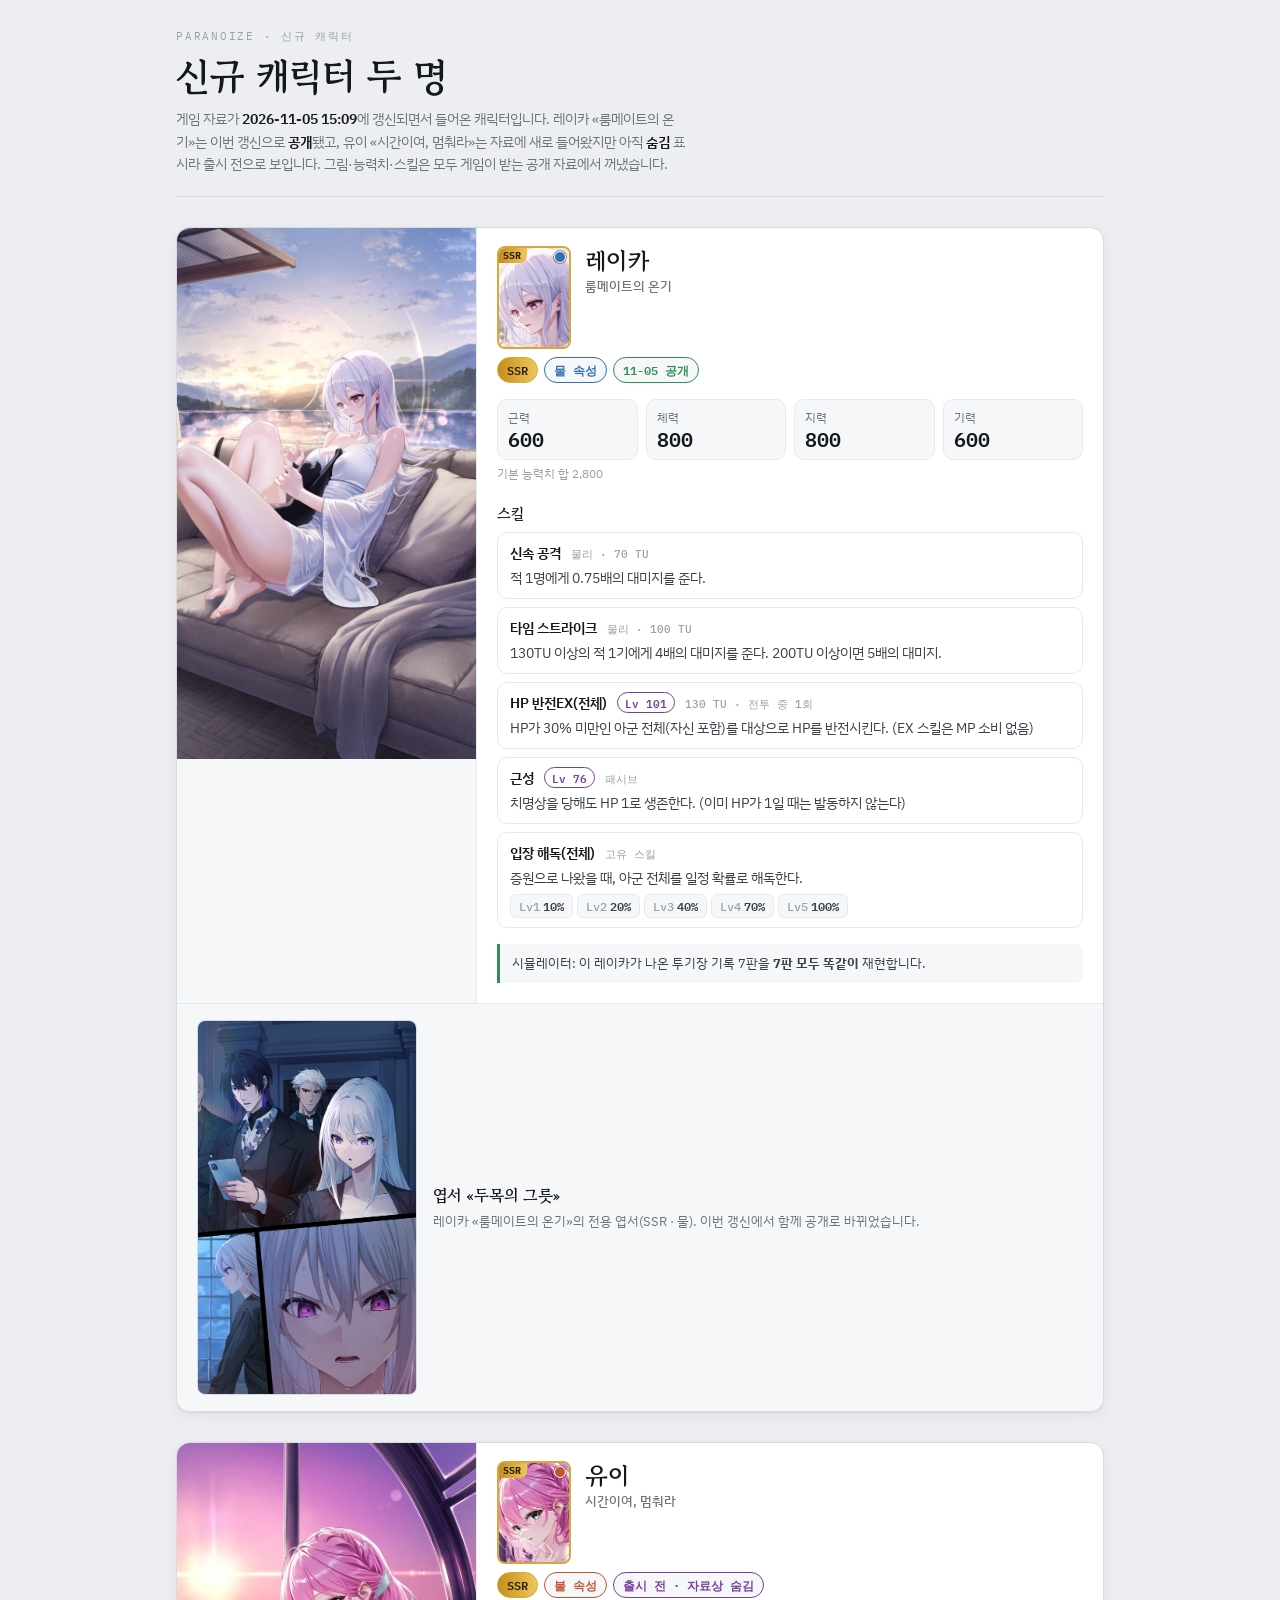
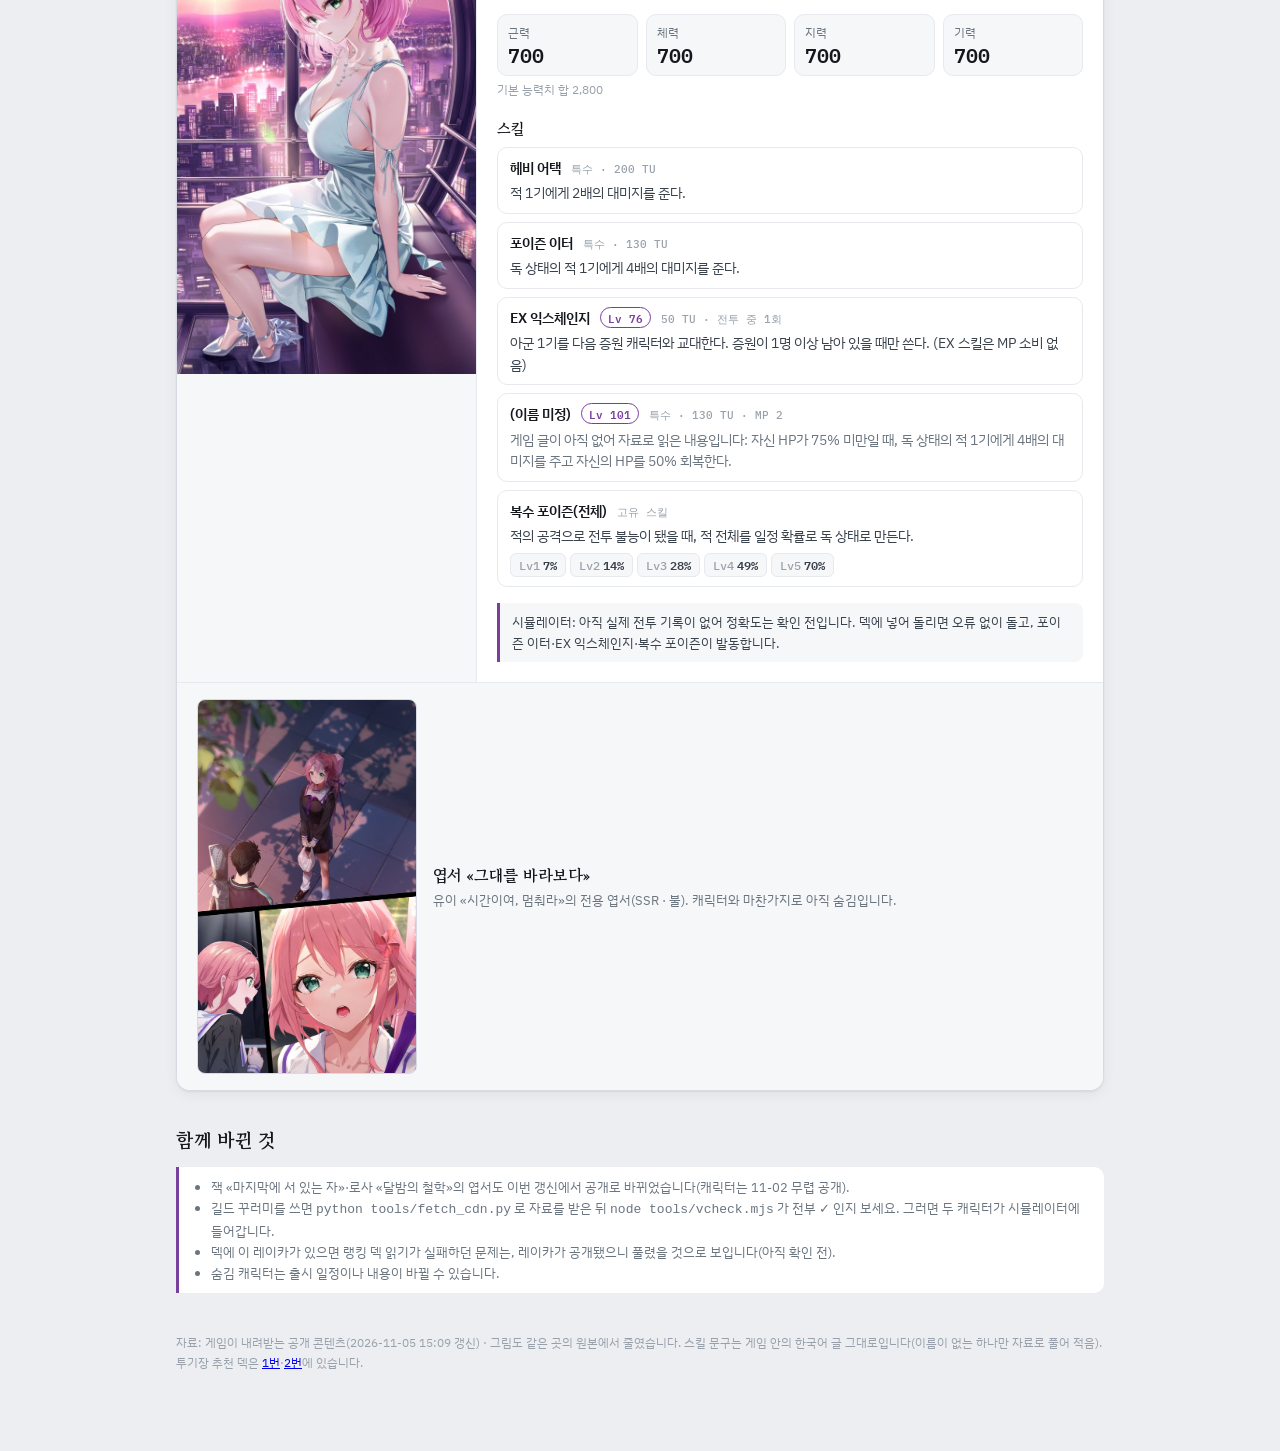
==== new/index.html @ addd79c7 "신규 캐릭터 소식 페이지(new/): 레이카 «룸메이트의 온기» 공개 · 유이 «시간이여, 멈춰라» 숨김 — 2026-11-05 자료 갱신 Co-Authored-By: Claude" ====
<!doctype html>
<html lang="ko">
<head>
<meta charset="utf-8">
<meta name="viewport" content="width=device-width,initial-scale=1">
<title>신규 캐릭터 소식</title>
<meta property="og:title" content="패러노이즈 신규 캐릭터 — 레이카 «룸메이트의 온기» · 유이 «시간이여, 멈춰라»">
<meta name="description" content="2026-11-05 게임 자료 갱신으로 들어온 신규 캐릭터 둘의 그림·능력치·스킬.">
<link rel="stylesheet" href="https://fonts.googleapis.com/css2?family=Gowun+Batang:wght@400;700&family=IBM+Plex+Sans+KR:wght@400;500;600&family=IBM+Plex+Mono:wght@400;500;600&display=swap">
<link rel="stylesheet" href="../app.css">
<style>
/* 신규 캐릭터 페이지 — 색은 app.css 의 토큰을 그대로 쓴다 */
.lede b{color:var(--ink);font-weight:600}
.char{margin-top:30px;background:var(--surface);border:1px solid var(--line);border-radius:14px;box-shadow:var(--shadow);overflow:hidden}
.char-top{display:grid;grid-template-columns:minmax(0,300px) minmax(0,1fr);gap:0}
.portrait{position:relative;background:var(--raised);border-right:1px solid var(--line-soft)}
.portrait img{display:block;width:100%;height:auto}
.info{padding:18px 20px 20px;min-width:0}
.name-row{display:flex;gap:14px;align-items:flex-start}
.name-row .card{flex:0 0 74px;width:74px}
.name-row h2{margin:0;font-size:24px;line-height:1.25}
.name-row h2 small{display:block;font-family:"IBM Plex Sans KR",system-ui,sans-serif;font-size:13px;font-weight:500;color:var(--muted);margin-top:2px}
.chips{display:flex;flex-wrap:wrap;gap:6px;margin-top:8px}
.chip{font:600 11.5px "IBM Plex Mono",monospace;padding:2px 9px;border-radius:99px;border:1px solid var(--line);color:var(--body);background:var(--raised);white-space:nowrap}
.chip.ssr{border-color:#d4a83a;background:linear-gradient(90deg,#c48f1c,#f0c65a);color:#2a1d00}
.chip.Fire{color:var(--fire);border-color:currentColor}
.chip.Water{color:var(--water);border-color:currentColor}
.chip.live{color:var(--up);border-color:currentColor}
.chip.soon{color:var(--accent);border-color:currentColor}
.stats{display:grid;grid-template-columns:repeat(4,minmax(0,1fr));gap:8px;margin:16px 0 4px}
.stat{background:var(--raised);border:1px solid var(--line-soft);border-radius:10px;padding:8px 10px}
.stat .k{font-size:12px;color:var(--muted)}
.stat .v{font:600 20px "IBM Plex Mono",monospace;color:var(--ink);font-variant-numeric:tabular-nums;line-height:1.2}
.sum{font-size:12px;color:var(--faint);margin:0}
h3{font-family:"Gowun Batang",Georgia,serif;font-size:15px;color:var(--ink);margin:18px 0 6px}
.skills{list-style:none;margin:0;padding:0;display:grid;gap:8px}
.skills li{border:1px solid var(--line-soft);border-radius:10px;padding:9px 12px;background:var(--surface)}
.skills .t{display:flex;flex-wrap:wrap;gap:6px 10px;align-items:baseline}
.skills .t b{color:var(--ink);font-weight:600}
.skills .t i{font:500 11px "IBM Plex Mono",monospace;font-style:normal;color:var(--faint)}
.skills .t em{font:600 11px "IBM Plex Mono",monospace;font-style:normal;color:var(--accent);border:1px solid currentColor;border-radius:99px;padding:0 7px}
.skills p{margin:3px 0 0;font-size:13.5px}
.skills .guess{color:var(--muted)}
.lv5{display:flex;gap:4px;flex-wrap:wrap;margin-top:6px}
.lv5 span{font:600 11.5px "IBM Plex Mono",monospace;padding:1px 8px;border-radius:6px;background:var(--raised);border:1px solid var(--line-soft);color:var(--body)}
.lv5 span s{text-decoration:none;color:var(--faint);font-weight:500;margin-right:3px}
.sim{margin-top:16px;padding:9px 12px;border-left:3px solid var(--up);background:var(--raised);border-radius:0 8px 8px 0;font-size:13px}
.sim.wait{border-left-color:var(--accent)}
.post{display:grid;grid-template-columns:minmax(0,220px) minmax(0,1fr);gap:16px;align-items:center;padding:16px 20px;border-top:1px solid var(--line-soft);background:var(--raised)}
.post img{display:block;width:100%;height:auto;border-radius:8px;border:1px solid var(--line)}
.post p{margin:0;font-size:13px;color:var(--muted)}
.post p b{display:block;font-family:"Gowun Batang",Georgia,serif;font-size:16px;color:var(--ink);margin-bottom:2px}
@media (max-width:720px){
  .char-top{grid-template-columns:1fr}
  .portrait{border-right:0;border-bottom:1px solid var(--line-soft);max-height:560px;overflow:hidden}
  .info{padding:16px}
  .stats{grid-template-columns:repeat(2,minmax(0,1fr))}
  .post{grid-template-columns:120px minmax(0,1fr);padding:14px 16px;gap:12px}
}
</style>
</head>
<body>
<div class="wrap">
  <header>
    <p class="eyebrow">PARANOIZE · 신규 캐릭터</p>
    <h1>신규 캐릭터 두 명</h1>
    <p class="lede">게임 자료가 <b>2026-11-05 15:09</b>에 갱신되면서 들어온 캐릭터입니다. 레이카 «룸메이트의 온기»는 이번 갱신으로 <b>공개</b>됐고, 유이 «시간이여, 멈춰라»는 자료에 새로 들어왔지만 아직 <b>숨김</b> 표시라 출시 전으로 보입니다. 그림·능력치·스킬은 모두 게임이 받는 공개 자료에서 꺼냈습니다.</p>
  </header>

  <!-- 레이카 · 룸메이트의 온기 -->
  <section class="char">
    <div class="char-top">
      <div class="portrait"><img src="img/ReikaMorning.jpg" alt="레이카 «룸메이트의 온기» 전신 그림" width="640" height="1138"></div>
      <div class="info">
        <div class="name-row">
          <span class="card SSR Water"><img class="face" src="../img/ReikaMorning.jpg" alt=""><span class="rar">SSR</span><span class="el"></span></span>
          <h2>레이카<small>룸메이트의 온기</small></h2>
        </div>
        <div class="chips"><span class="chip ssr">SSR</span><span class="chip Water">물 속성</span><span class="chip live">11-05 공개</span></div>
        <div class="stats">
          <div class="stat"><div class="k">근력</div><div class="v">600</div></div>
          <div class="stat"><div class="k">체력</div><div class="v">800</div></div>
          <div class="stat"><div class="k">지력</div><div class="v">800</div></div>
          <div class="stat"><div class="k">기력</div><div class="v">600</div></div>
        </div>
        <p class="sum">기본 능력치 합 2,800</p>
        <h3>스킬</h3>
        <ul class="skills">
          <li><div class="t"><b>신속 공격</b><i>물리 · 70 TU</i></div><p>적 1명에게 0.75배의 대미지를 준다.</p></li>
          <li><div class="t"><b>타임 스트라이크</b><i>물리 · 100 TU</i></div><p>130TU 이상의 적 1기에게 4배의 대미지를 준다. 200TU 이상이면 5배의 대미지.</p></li>
          <li><div class="t"><b>HP 반전EX(전체)</b><em>Lv 101</em><i>130 TU · 전투 중 1회</i></div><p>HP가 30% 미만인 아군 전체(자신 포함)를 대상으로 HP를 반전시킨다. (EX 스킬은 MP 소비 없음)</p></li>
          <li><div class="t"><b>근성</b><em>Lv 76</em><i>패시브</i></div><p>치명상을 당해도 HP 1로 생존한다. (이미 HP가 1일 때는 발동하지 않는다)</p></li>
          <li><div class="t"><b>입장 해독(전체)</b><i>고유 스킬</i></div><p>증원으로 나왔을 때, 아군 전체를 일정 확률로 해독한다.</p>
            <div class="lv5"><span><s>Lv1</s>10%</span><span><s>Lv2</s>20%</span><span><s>Lv3</s>40%</span><span><s>Lv4</s>70%</span><span><s>Lv5</s>100%</span></div></li>
        </ul>
        <div class="sim">시뮬레이터: 이 레이카가 나온 투기장 기록 7판을 <b>7판 모두 똑같이</b> 재현합니다.</div>
      </div>
    </div>
    <div class="post">
      <img src="img/PCReikaMorning.jpg" alt="엽서 «두목의 그릇»" width="560" height="957" loading="lazy">
      <p><b>엽서 «두목의 그릇»</b>레이카 «룸메이트의 온기»의 전용 엽서(SSR · 물). 이번 갱신에서 함께 공개로 바뀌었습니다.</p>
    </div>
  </section>

  <!-- 유이 · 시간이여, 멈춰라 -->
  <section class="char">
    <div class="char-top">
      <div class="portrait"><img src="img/YuiCasual.jpg" alt="유이 «시간이여, 멈춰라» 전신 그림" width="640" height="1138" loading="lazy"></div>
      <div class="info">
        <div class="name-row">
          <span class="card SSR Fire"><img class="face" src="../img/YuiCasual.jpg" alt=""><span class="rar">SSR</span><span class="el"></span></span>
          <h2>유이<small>시간이여, 멈춰라</small></h2>
        </div>
        <div class="chips"><span class="chip ssr">SSR</span><span class="chip Fire">불 속성</span><span class="chip soon">출시 전 · 자료상 숨김</span></div>
        <div class="stats">
          <div class="stat"><div class="k">근력</div><div class="v">700</div></div>
          <div class="stat"><div class="k">체력</div><div class="v">700</div></div>
          <div class="stat"><div class="k">지력</div><div class="v">700</div></div>
          <div class="stat"><div class="k">기력</div><div class="v">700</div></div>
        </div>
        <p class="sum">기본 능력치 합 2,800</p>
        <h3>스킬</h3>
        <ul class="skills">
          <li><div class="t"><b>헤비 어택</b><i>특수 · 200 TU</i></div><p>적 1기에게 2배의 대미지를 준다.</p></li>
          <li><div class="t"><b>포이즌 이터</b><i>특수 · 130 TU</i></div><p>독 상태의 적 1기에게 4배의 대미지를 준다.</p></li>
          <li><div class="t"><b>EX 익스체인지</b><em>Lv 76</em><i>50 TU · 전투 중 1회</i></div><p>아군 1기를 다음 증원 캐릭터와 교대한다. 증원이 1명 이상 남아 있을 때만 쓴다. (EX 스킬은 MP 소비 없음)</p></li>
          <li><div class="t"><b>(이름 미정)</b><em>Lv 101</em><i>특수 · 130 TU · MP 2</i></div><p class="guess">게임 글이 아직 없어 자료로 읽은 내용입니다: 자신 HP가 75% 미만일 때, 독 상태의 적 1기에게 4배의 대미지를 주고 자신의 HP를 50% 회복한다.</p></li>
          <li><div class="t"><b>복수 포이즌(전체)</b><i>고유 스킬</i></div><p>적의 공격으로 전투 불능이 됐을 때, 적 전체를 일정 확률로 독 상태로 만든다.</p>
            <div class="lv5"><span><s>Lv1</s>7%</span><span><s>Lv2</s>14%</span><span><s>Lv3</s>28%</span><span><s>Lv4</s>49%</span><span><s>Lv5</s>70%</span></div></li>
        </ul>
        <div class="sim wait">시뮬레이터: 아직 실제 전투 기록이 없어 정확도는 확인 전입니다. 덱에 넣어 돌리면 오류 없이 돌고, 포이즌 이터·EX 익스체인지·복수 포이즌이 발동합니다.</div>
      </div>
    </div>
    <div class="post">
      <img src="img/PCYuiCasual.jpg" alt="엽서 «그대를 바라보다»" width="560" height="957" loading="lazy">
      <p><b>엽서 «그대를 바라보다»</b>유이 «시간이여, 멈춰라»의 전용 엽서(SSR · 불). 캐릭터와 마찬가지로 아직 숨김입니다.</p>
    </div>
  </section>

  <h2>함께 바뀐 것</h2>
  <div class="note"><ul>
    <li>잭 «마지막에 서 있는 자»·로사 «달밤의 철학»의 엽서도 이번 갱신에서 공개로 바뀌었습니다(캐릭터는 11-02 무렵 공개).</li>
    <li>길드 꾸러미를 쓰면 <code>python tools/fetch_cdn.py</code> 로 자료를 받은 뒤 <code>node tools/vcheck.mjs</code> 가 전부 ✓ 인지 보세요. 그러면 두 캐릭터가 시뮬레이터에 들어갑니다.</li>
    <li>덱에 이 레이카가 있으면 랭킹 덱 읽기가 실패하던 문제는, 레이카가 공개됐으니 풀렸을 것으로 보입니다(아직 확인 전).</li>
    <li>숨김 캐릭터는 출시 일정이나 내용이 바뀔 수 있습니다.</li>
  </ul></div>

  <footer>자료: 게임이 내려받는 공개 콘텐츠(2026-11-05 15:09 갱신) · 그림도 같은 곳의 원본에서 줄였습니다. 스킬 문구는 게임 안의 한국어 글 그대로입니다(이름이 없는 하나만 자료로 풀어 적음). 투기장 추천 덱은 <a href="../1/">1번</a>·<a href="../2/">2번</a>에 있습니다.</footer>
</div>
</body>
</html>
---- app.css ----
:root{
  --ground:#ECEEF1; --surface:#FFFFFF; --raised:#F5F7F9;
  --ink:#14171C; --body:#39414B; --muted:#6B7580; --faint:#98A1AB;
  --line:#D6DBE1; --line-soft:#E6EAEF; --accent:#7A3E9D; --up:#2F8F57;
  --fire:#C9502E; --water:#2F6FB3; --earth:#4F8A3C;
  --shadow:0 1px 2px rgba(20,23,28,.06),0 4px 14px rgba(20,23,28,.05);
}
@media (prefers-color-scheme:dark){:root:not([data-theme="light"]){
  --ground:#0E1115; --surface:#171B22; --raised:#1E242C;
  --ink:#EDF0F4; --body:#C2CAD3; --muted:#8B95A0; --faint:#69737E;
  --line:#2A313A; --line-soft:#222831; --accent:#C58FE6; --up:#5FC48A;
  --fire:#F07A55; --water:#6FA6E6; --earth:#7FC06A;
  --shadow:0 1px 2px rgba(0,0,0,.4),0 4px 14px rgba(0,0,0,.3);
}}
*{box-sizing:border-box}
html{-webkit-text-size-adjust:100%}
body{margin:0;background:var(--ground);color:var(--body);font-family:"IBM Plex Sans KR",system-ui,-apple-system,"Malgun Gothic",sans-serif;font-size:14px;line-height:1.6;-webkit-font-smoothing:antialiased}
.wrap{max-width:960px;margin:0 auto;padding:0 16px 80px}
header{padding:28px 0 20px;border-bottom:1px solid var(--line)}
.eyebrow{font-family:"IBM Plex Mono",monospace;font-size:11px;letter-spacing:.16em;color:var(--faint);margin:0 0 8px}
h1{font-family:"Gowun Batang",Georgia,serif;font-weight:700;font-size:clamp(24px,5vw,38px);line-height:1.18;color:var(--ink);margin:0 0 10px;letter-spacing:-.01em;text-wrap:balance}
h2{font-family:"Gowun Batang",Georgia,serif;font-size:19px;color:var(--ink);margin:34px 0 10px}
.lede{margin:0;max-width:64ch;color:var(--muted);font-size:14px}
.wins{display:grid;grid-template-columns:repeat(auto-fit,minmax(240px,1fr));gap:12px;margin-top:20px}
.win{background:var(--surface);border:1px solid var(--line);border-radius:12px;padding:14px 16px;box-shadow:var(--shadow)}
.win .k{font-size:13px;color:var(--muted);margin:0 0 4px}
.win .v{display:flex;align-items:baseline;gap:10px;flex-wrap:wrap;font-family:"IBM Plex Mono",monospace;font-variant-numeric:tabular-nums}
.win .v s{color:var(--faint);text-decoration:none;font-size:15px}
.win .v b{font-size:30px;color:var(--ink);font-weight:600;line-height:1.1}
.win .v i{font-style:normal;font-size:13px;font-weight:600;color:var(--up)}
.win .v i.down{color:var(--fire)}
.bar{height:6px;background:var(--line-soft);border-radius:99px;overflow:hidden;margin-top:10px;position:relative}
.bar span{position:absolute;left:0;top:0;bottom:0;border-radius:99px}
.bar .c{background:var(--faint);opacity:.55}.bar .p{background:var(--accent);height:3px;top:auto}
.plt{display:grid;gap:8px}
.plt-row{display:grid;grid-template-columns:repeat(6,minmax(0,1fr));gap:6px;align-items:stretch}
.plt-row>b{grid-column:1/-1;display:flex;gap:10px;align-items:baseline;font-family:"IBM Plex Mono",monospace;font-size:12px;color:var(--muted);margin-top:4px}
.plt-row>b i{font-style:normal;font-weight:500;color:var(--faint);font-variant-numeric:tabular-nums}
.cell{min-width:0;display:flex;flex-direction:column;gap:3px}
.cell .pw{text-align:center;font:600 11.5px "IBM Plex Mono",monospace;color:var(--body);font-variant-numeric:tabular-nums}
.cell .from{text-align:center;font:600 10.5px "IBM Plex Mono",monospace;color:var(--accent);margin-top:-2px}
.card{position:relative;display:block;border:2px solid var(--line);border-radius:8px;overflow:hidden;background:var(--raised);aspect-ratio:3/4.2;min-width:0}
.card img{display:block;position:absolute;width:150%;height:auto;left:-25%;top:-3%}
/* 게임 편성 화면과 같은 카드 그림(Characters 236 · 148x236) — 위쪽 기준으로 채운다 */
.card img.face{width:100%;height:100%;left:0;top:0;object-fit:cover;object-position:50% 0}
.card .rar{position:absolute;left:0;top:0;padding:1px 6px 1px 4px;font:700 10px "IBM Plex Mono",monospace;color:#fff;background:#6b7280;border-radius:0 0 7px 0}
.card.SSR{border-color:#d4a83a}.card.SSR .rar{background:linear-gradient(90deg,#c48f1c,#f0c65a);color:#2a1d00}
.card.SR{border-color:#9b6be0}.card.SR .rar{background:linear-gradient(90deg,#7b47c9,#b48cf2)}
.card.R{border-color:#4f8ad6}.card.R .rar{background:linear-gradient(90deg,#3a6fc0,#78a8ee)}
.card .el{position:absolute;right:3px;top:3px;width:12px;height:12px;border-radius:50%;border:1.5px solid #fff;box-shadow:0 0 0 1px rgba(0,0,0,.35)}
.card.Fire .el{background:var(--fire)}.card.Water .el{background:var(--water)}.card.Earth .el{background:var(--earth)}
.card .st{position:absolute;left:0;right:0;bottom:19px;text-align:center;font-size:9px;line-height:1;color:#ffd75e;text-shadow:0 0 2px #000,0 1px 1px #000;letter-spacing:-.5px}
.card .lv{position:absolute;left:0;right:0;bottom:0;padding:2px 3px;background:rgba(0,0,0,.72);color:#fff;font:600 10.5px "IBM Plex Mono",monospace;text-align:center;white-space:nowrap;overflow:hidden;text-overflow:ellipsis}
.card .n{position:absolute;left:0;right:0;top:16px;padding:1px 3px;font-size:10px;font-weight:600;color:#fff;text-shadow:0 0 3px #000,0 1px 2px #000;white-space:nowrap;overflow:hidden;text-overflow:ellipsis}
.card.moved{outline:2px solid var(--accent);outline-offset:1px}
.memo{margin:12px 0 0;max-width:64ch;padding:8px 12px;border-left:3px solid var(--accent);background:var(--surface);border-radius:0 8px 8px 0;font-size:13.5px;color:var(--body)}
.note{border-left:3px solid var(--accent);padding:10px 14px;background:var(--surface);border-radius:0 10px 10px 0;font-size:13px;margin-top:12px;color:var(--muted)}
.note ul{margin:0;padding-left:18px}
.legend{font-size:12px;color:var(--faint);margin:8px 0 0}
footer{margin-top:40px;font-size:12px;color:var(--faint)}
/* 휴대폰: 게임 편성 화면처럼 한 반 6장을 한 줄에 — 이름은 숨기고(그림으로 구분) 글자를 줄인다 */
@media (max-width:640px){
  .plt{gap:4px}
  .plt-row{gap:3px}
  .plt-row>b{font-size:11px;margin-top:6px}
  .card{border-width:1.5px;border-radius:6px}
  .card .n{display:none}
  .card .rar{font-size:8px;padding:0 3px 0 2px;border-radius:0 0 5px 0}
  .card .el{width:8px;height:8px;border-width:1px;right:2px;top:2px}
  .card .st{font-size:6.5px;bottom:13px;letter-spacing:-1px}
  .card .lv{font-size:8.5px;padding:1px 0}
  .card.moved{outline-width:1.5px}
  .cell{gap:1px}
  .cell .pw{font-size:9.5px}
  .cell .from{font-size:8.5px;margin-top:0}
}
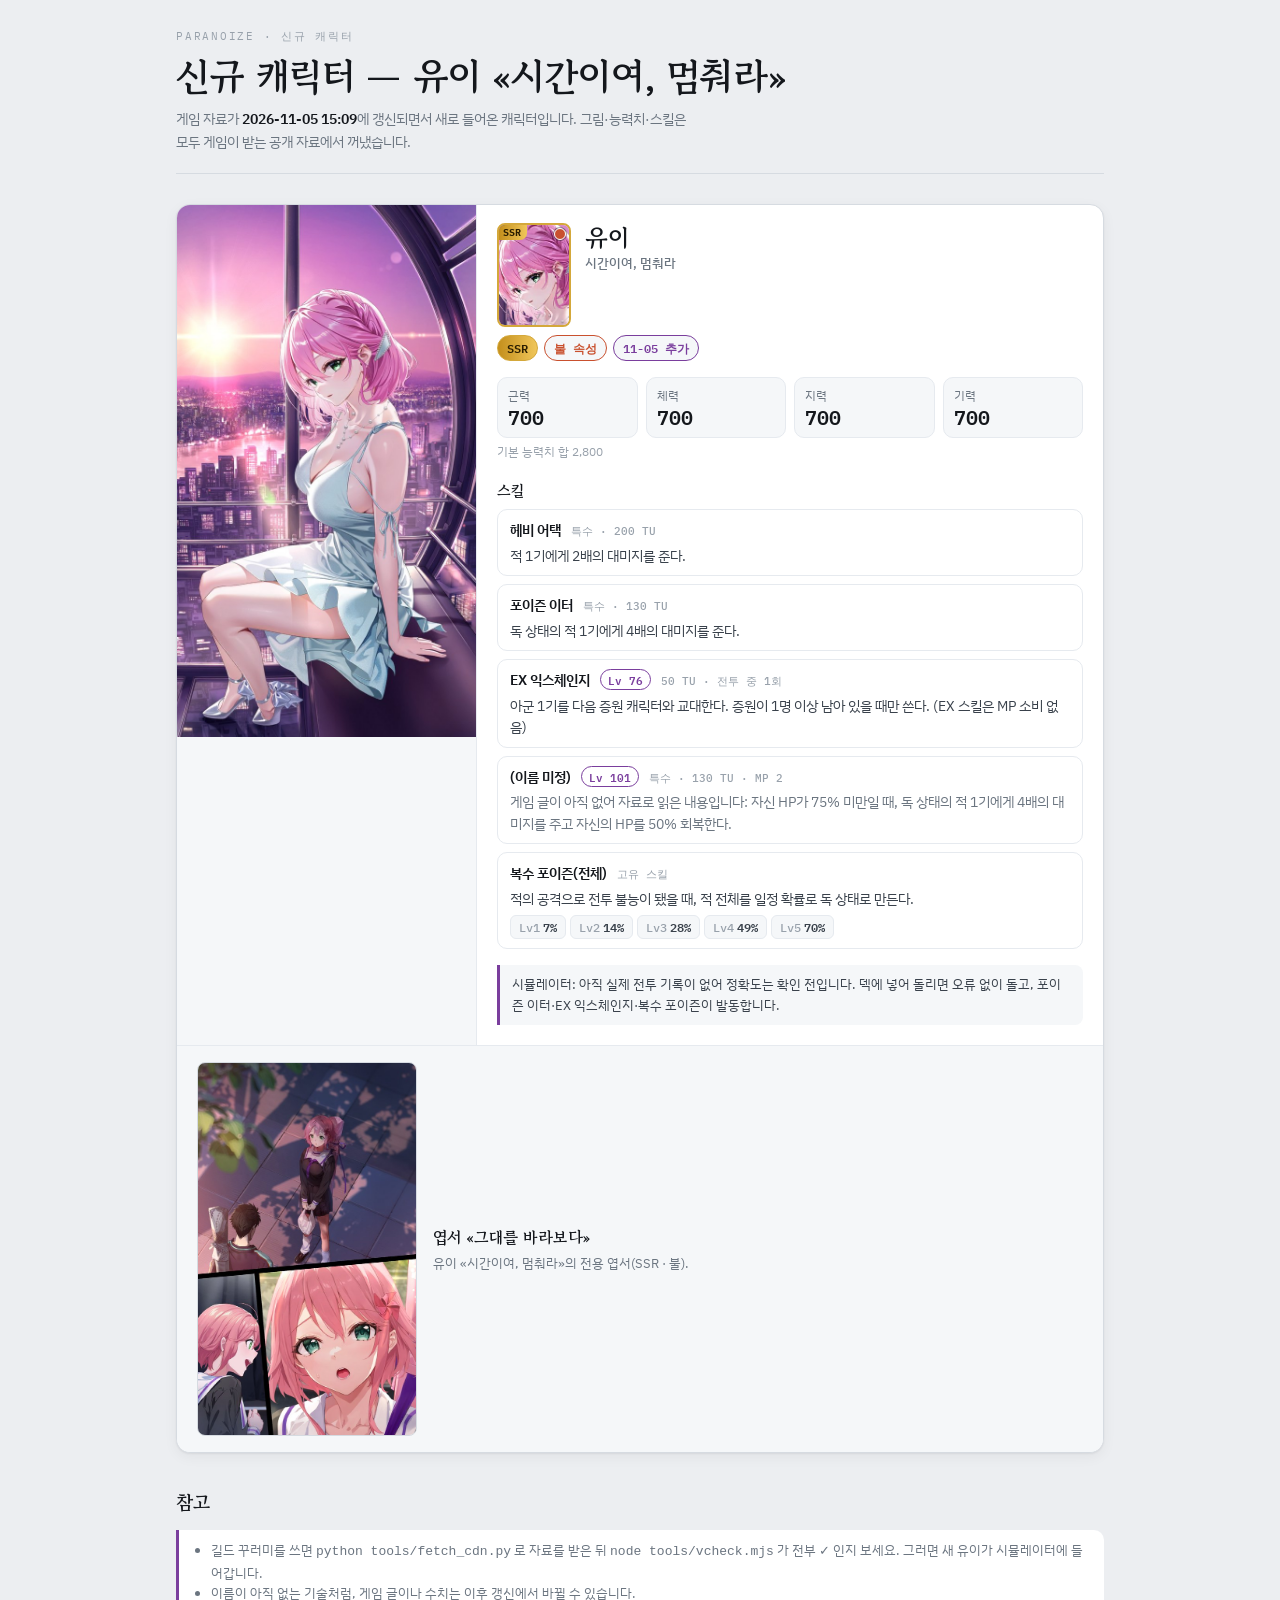
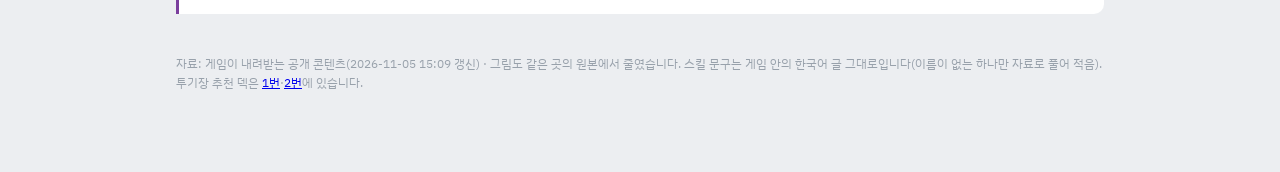
==== commit fe74fe92: "신규 캐릭터 페이지에서 레이카 «룸메이트의 온기» 빼기(예전에 나온 캐릭터) · 유이 상태를 «11-05 추가» 로 Co-Authored-By: Claude Opus 5.5 <no" ====
--- a/new/index.html
+++ b/new/index.html
@@ -4,8 +4,8 @@
 <meta charset="utf-8">
 <meta name="viewport" content="width=device-width,initial-scale=1">
 <title>신규 캐릭터 소식</title>
-<meta property="og:title" content="패러노이즈 신규 캐릭터 — 레이카 «룸메이트의 온기» · 유이 «시간이여, 멈춰라»">
-<meta name="description" content="2026-11-05 게임 자료 갱신으로 들어온 신규 캐릭터 둘의 그림·능력치·스킬.">
+<meta property="og:title" content="패러노이즈 신규 캐릭터 — 유이 «시간이여, 멈춰라»">
+<meta name="description" content="2026-11-05 게임 자료 갱신으로 들어온 신규 캐릭터의 그림·능력치·스킬.">
 <link rel="stylesheet" href="https://fonts.googleapis.com/css2?family=Gowun+Batang:wght@400;700&family=IBM+Plex+Sans+KR:wght@400;500;600&family=IBM+Plex+Mono:wght@400;500;600&display=swap">
 <link rel="stylesheet" href="../app.css">
 <style>
@@ -63,55 +63,20 @@
 <div class="wrap">
   <header>
     <p class="eyebrow">PARANOIZE · 신규 캐릭터</p>
-    <h1>신규 캐릭터 두 명</h1>
-    <p class="lede">게임 자료가 <b>2026-11-05 15:09</b>에 갱신되면서 들어온 캐릭터입니다. 레이카 «룸메이트의 온기»는 이번 갱신으로 <b>공개</b>됐고, 유이 «시간이여, 멈춰라»는 자료에 새로 들어왔지만 아직 <b>숨김</b> 표시라 출시 전으로 보입니다. 그림·능력치·스킬은 모두 게임이 받는 공개 자료에서 꺼냈습니다.</p>
+    <h1>신규 캐릭터 — 유이 «시간이여, 멈춰라»</h1>
+    <p class="lede">게임 자료가 <b>2026-11-05 15:09</b>에 갱신되면서 새로 들어온 캐릭터입니다. 그림·능력치·스킬은 모두 게임이 받는 공개 자료에서 꺼냈습니다.</p>
   </header>
-
-  <!-- 레이카 · 룸메이트의 온기 -->
-  <section class="char">
-    <div class="char-top">
-      <div class="portrait"><img src="img/ReikaMorning.jpg" alt="레이카 «룸메이트의 온기» 전신 그림" width="640" height="1138"></div>
-      <div class="info">
-        <div class="name-row">
-          <span class="card SSR Water"><img class="face" src="../img/ReikaMorning.jpg" alt=""><span class="rar">SSR</span><span class="el"></span></span>
-          <h2>레이카<small>룸메이트의 온기</small></h2>
-        </div>
-        <div class="chips"><span class="chip ssr">SSR</span><span class="chip Water">물 속성</span><span class="chip live">11-05 공개</span></div>
-        <div class="stats">
-          <div class="stat"><div class="k">근력</div><div class="v">600</div></div>
-          <div class="stat"><div class="k">체력</div><div class="v">800</div></div>
-          <div class="stat"><div class="k">지력</div><div class="v">800</div></div>
-          <div class="stat"><div class="k">기력</div><div class="v">600</div></div>
-        </div>
-        <p class="sum">기본 능력치 합 2,800</p>
-        <h3>스킬</h3>
-        <ul class="skills">
-          <li><div class="t"><b>신속 공격</b><i>물리 · 70 TU</i></div><p>적 1명에게 0.75배의 대미지를 준다.</p></li>
-          <li><div class="t"><b>타임 스트라이크</b><i>물리 · 100 TU</i></div><p>130TU 이상의 적 1기에게 4배의 대미지를 준다. 200TU 이상이면 5배의 대미지.</p></li>
-          <li><div class="t"><b>HP 반전EX(전체)</b><em>Lv 101</em><i>130 TU · 전투 중 1회</i></div><p>HP가 30% 미만인 아군 전체(자신 포함)를 대상으로 HP를 반전시킨다. (EX 스킬은 MP 소비 없음)</p></li>
-          <li><div class="t"><b>근성</b><em>Lv 76</em><i>패시브</i></div><p>치명상을 당해도 HP 1로 생존한다. (이미 HP가 1일 때는 발동하지 않는다)</p></li>
-          <li><div class="t"><b>입장 해독(전체)</b><i>고유 스킬</i></div><p>증원으로 나왔을 때, 아군 전체를 일정 확률로 해독한다.</p>
-            <div class="lv5"><span><s>Lv1</s>10%</span><span><s>Lv2</s>20%</span><span><s>Lv3</s>40%</span><span><s>Lv4</s>70%</span><span><s>Lv5</s>100%</span></div></li>
-        </ul>
-        <div class="sim">시뮬레이터: 이 레이카가 나온 투기장 기록 7판을 <b>7판 모두 똑같이</b> 재현합니다.</div>
-      </div>
-    </div>
-    <div class="post">
-      <img src="img/PCReikaMorning.jpg" alt="엽서 «두목의 그릇»" width="560" height="957" loading="lazy">
-      <p><b>엽서 «두목의 그릇»</b>레이카 «룸메이트의 온기»의 전용 엽서(SSR · 물). 이번 갱신에서 함께 공개로 바뀌었습니다.</p>
-    </div>
-  </section>
 
   <!-- 유이 · 시간이여, 멈춰라 -->
   <section class="char">
     <div class="char-top">
-      <div class="portrait"><img src="img/YuiCasual.jpg" alt="유이 «시간이여, 멈춰라» 전신 그림" width="640" height="1138" loading="lazy"></div>
+      <div class="portrait"><img src="img/YuiCasual.jpg" alt="유이 «시간이여, 멈춰라» 전신 그림" width="640" height="1138"></div>
       <div class="info">
         <div class="name-row">
           <span class="card SSR Fire"><img class="face" src="../img/YuiCasual.jpg" alt=""><span class="rar">SSR</span><span class="el"></span></span>
           <h2>유이<small>시간이여, 멈춰라</small></h2>
         </div>
-        <div class="chips"><span class="chip ssr">SSR</span><span class="chip Fire">불 속성</span><span class="chip soon">출시 전 · 자료상 숨김</span></div>
+        <div class="chips"><span class="chip ssr">SSR</span><span class="chip Fire">불 속성</span><span class="chip soon">11-05 추가</span></div>
         <div class="stats">
           <div class="stat"><div class="k">근력</div><div class="v">700</div></div>
           <div class="stat"><div class="k">체력</div><div class="v">700</div></div>
@@ -133,16 +98,14 @@
     </div>
     <div class="post">
       <img src="img/PCYuiCasual.jpg" alt="엽서 «그대를 바라보다»" width="560" height="957" loading="lazy">
-      <p><b>엽서 «그대를 바라보다»</b>유이 «시간이여, 멈춰라»의 전용 엽서(SSR · 불). 캐릭터와 마찬가지로 아직 숨김입니다.</p>
+      <p><b>엽서 «그대를 바라보다»</b>유이 «시간이여, 멈춰라»의 전용 엽서(SSR · 불).</p>
     </div>
   </section>
 
-  <h2>함께 바뀐 것</h2>
+  <h2>참고</h2>
   <div class="note"><ul>
-    <li>잭 «마지막에 서 있는 자»·로사 «달밤의 철학»의 엽서도 이번 갱신에서 공개로 바뀌었습니다(캐릭터는 11-02 무렵 공개).</li>
-    <li>길드 꾸러미를 쓰면 <code>python tools/fetch_cdn.py</code> 로 자료를 받은 뒤 <code>node tools/vcheck.mjs</code> 가 전부 ✓ 인지 보세요. 그러면 두 캐릭터가 시뮬레이터에 들어갑니다.</li>
-    <li>덱에 이 레이카가 있으면 랭킹 덱 읽기가 실패하던 문제는, 레이카가 공개됐으니 풀렸을 것으로 보입니다(아직 확인 전).</li>
-    <li>숨김 캐릭터는 출시 일정이나 내용이 바뀔 수 있습니다.</li>
+    <li>길드 꾸러미를 쓰면 <code>python tools/fetch_cdn.py</code> 로 자료를 받은 뒤 <code>node tools/vcheck.mjs</code> 가 전부 ✓ 인지 보세요. 그러면 새 유이가 시뮬레이터에 들어갑니다.</li>
+    <li>이름이 아직 없는 기술처럼, 게임 글이나 수치는 이후 갱신에서 바뀔 수 있습니다.</li>
   </ul></div>
 
   <footer>자료: 게임이 내려받는 공개 콘텐츠(2026-11-05 15:09 갱신) · 그림도 같은 곳의 원본에서 줄였습니다. 스킬 문구는 게임 안의 한국어 글 그대로입니다(이름이 없는 하나만 자료로 풀어 적음). 투기장 추천 덱은 <a href="../1/">1번</a>·<a href="../2/">2번</a>에 있습니다.</footer>
